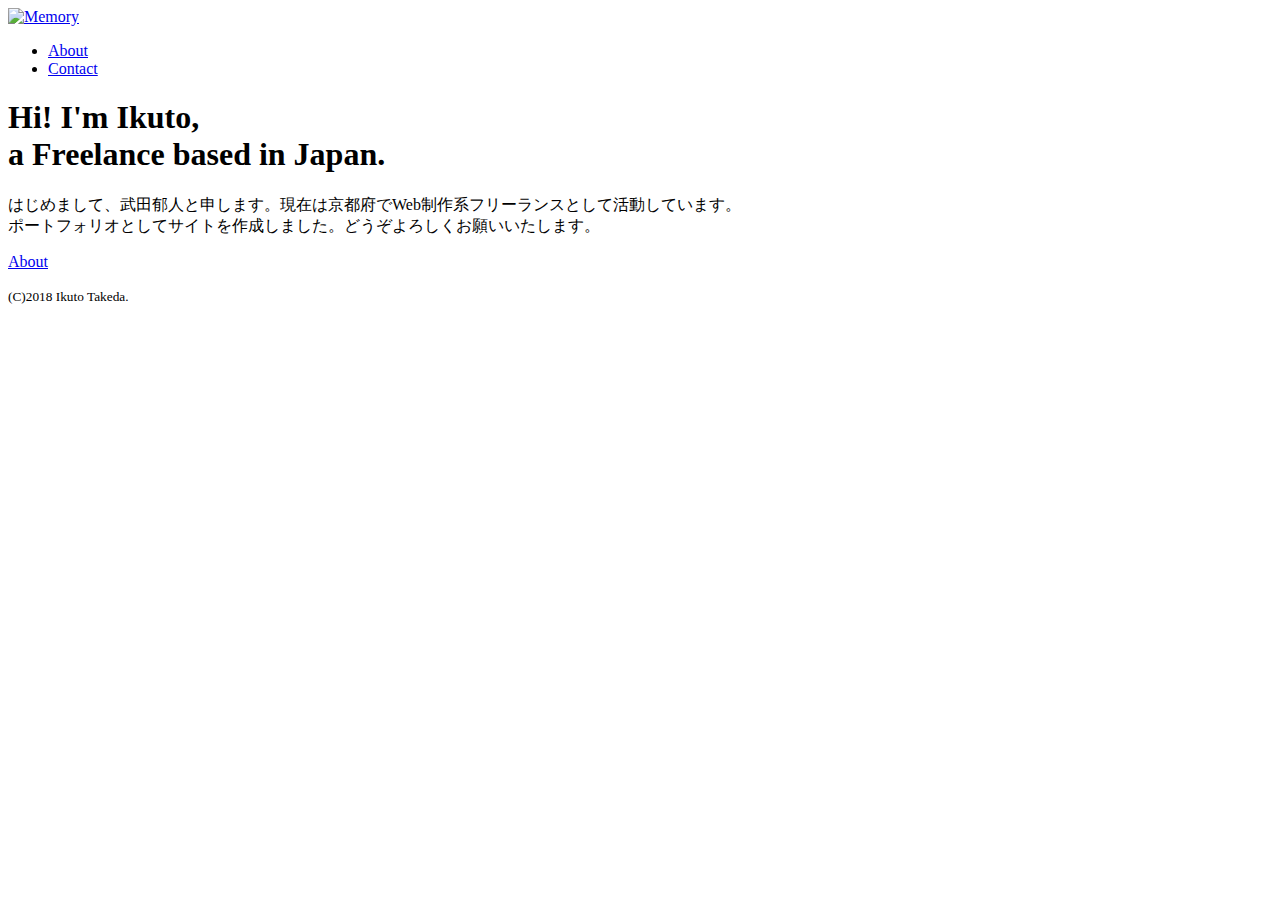
==== index.html @ 0680da77 "Create index.html" ====
<!DOCTYPE html>
<html>
<head>
<meta charset="UTF-8">
<title>Sample</title>
<link href="https://fonts.googleapis.com/css?family=Bitter:400,700" rel="stylesheet">
<link href="css/style.css" rel="stylesheet">
<link href="favicon.ico" rel="shortcut icon">
</head>
<body id="index">
  
  <header>
    <div class="logo">
      <a href="index.html"><img src="images/sample.png" alt="Memory"></a>
    </div>
    <nav>
      <ul class="global-nav">
        <li><a href="about.html">About</a></li>
        <li><a href="contact.html">Contact</a></li>
      </ul>
    </nav>
  </header>
  
  <div id="wrap">
    <div class="content">
      <h1>Hi! I'm Ikuto,<br>a Freelance based in Japan.</h1>
      <p>はじめまして、武田郁人と申します。現在は京都府でWeb制作系フリーランスとして活動しています。<br>ポートフォリオとしてサイトを作成しました。どうぞよろしくお願いいたします。</p>
      <p class="btn"><a href="about.html">About</a></p>
    </div>
  </div>
 
  <footer>
    <small>(C)2018 Ikuto Takeda.</small>
  </footer>
  
</body>
</html>
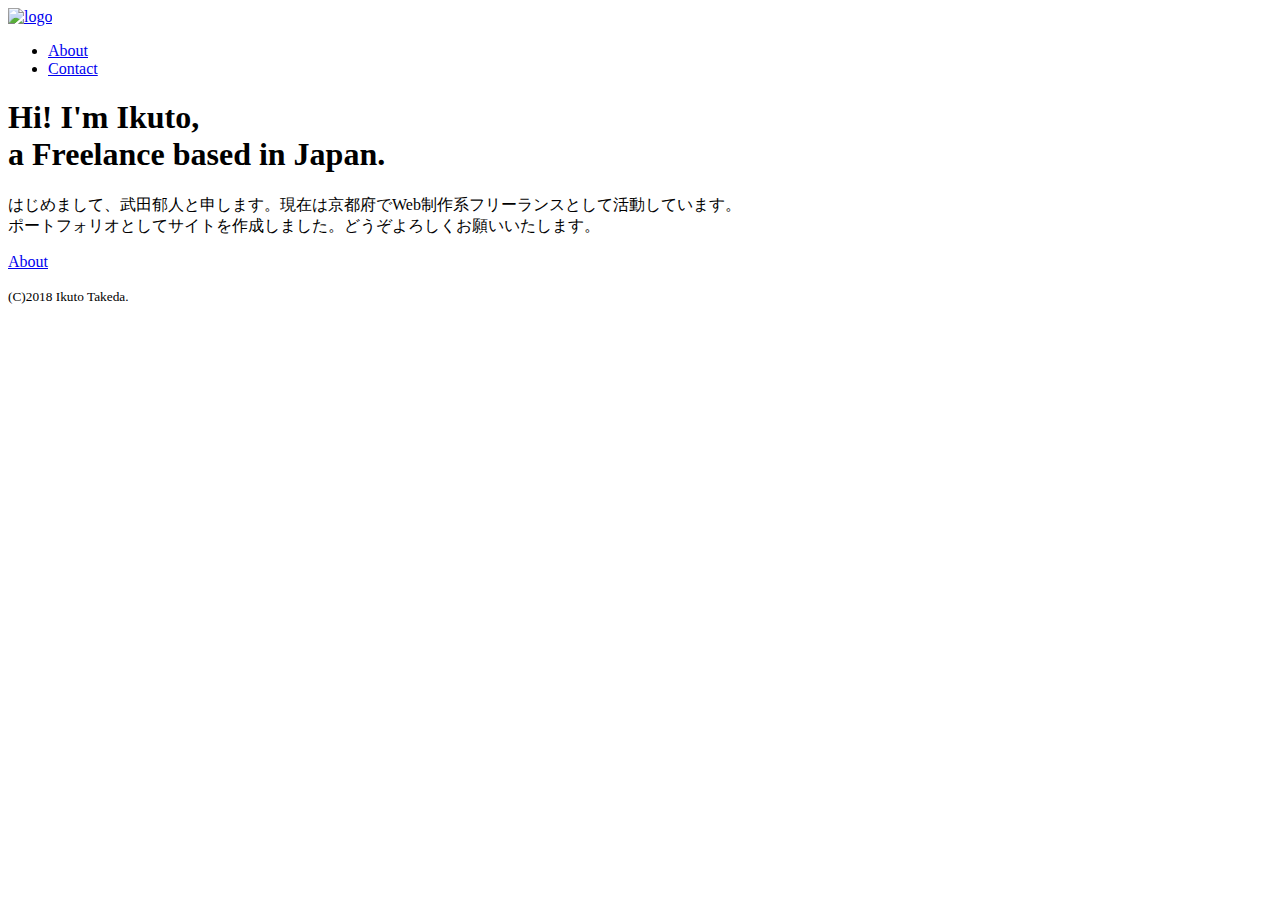
==== commit 7d301c38: "Update index.html" ====
--- a/index.html
+++ b/index.html
@@ -11,7 +11,7 @@
   
   <header>
     <div class="logo">
-      <a href="index.html"><img src="images/sample.png" alt="Memory"></a>
+      <a href="index.html"><img src="images/sample.png" alt="logo"></a>
     </div>
     <nav>
       <ul class="global-nav">
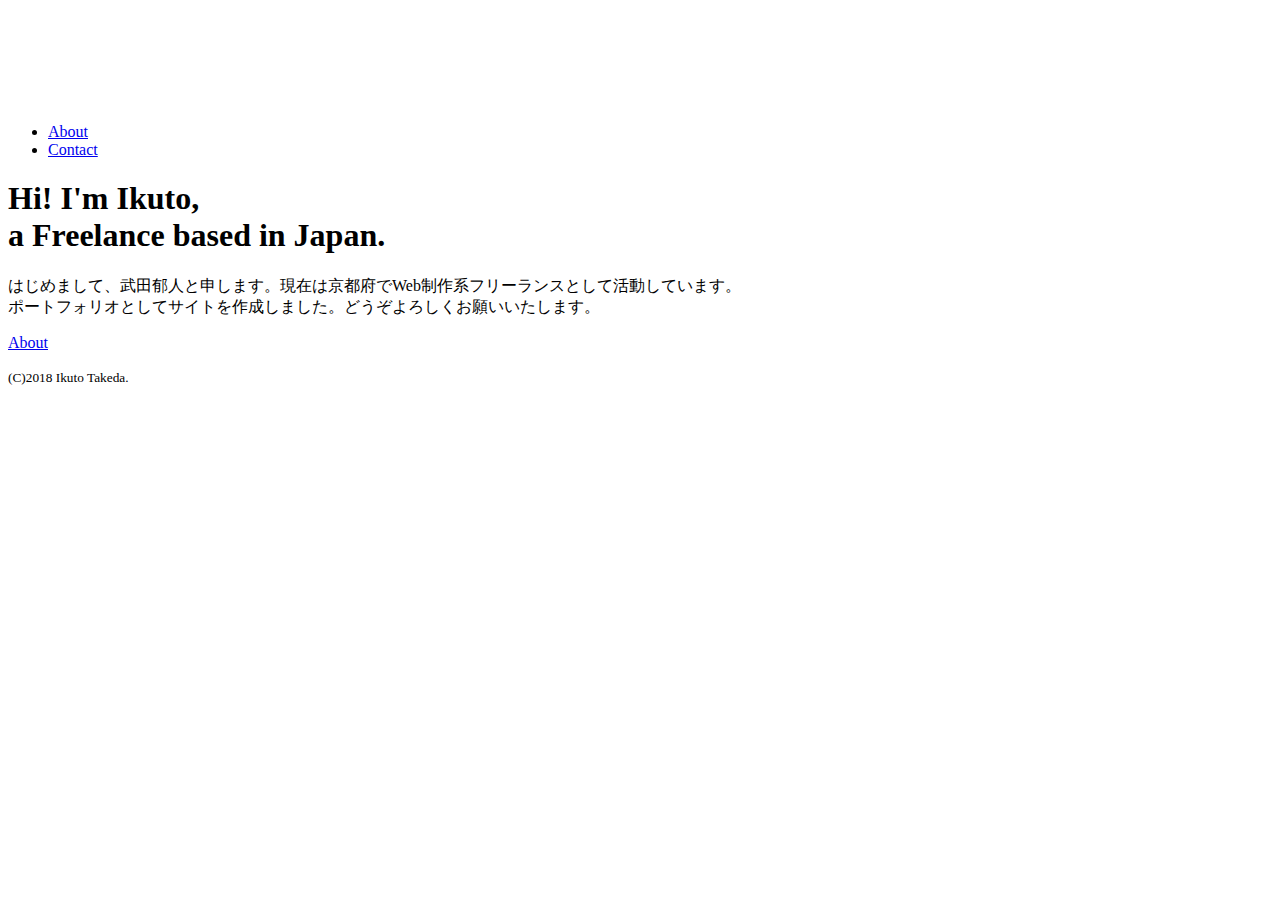
==== commit 2c192c0a: "Update index.html" ====
--- a/index.html
+++ b/index.html
@@ -11,7 +11,7 @@
   
   <header>
     <div class="logo">
-      <a href="index.html"><img src="images/sample.png" alt="logo"></a>
+      <a href="index.html"><img src="sample.png" alt="logo"></a>
     </div>
     <nav>
       <ul class="global-nav">
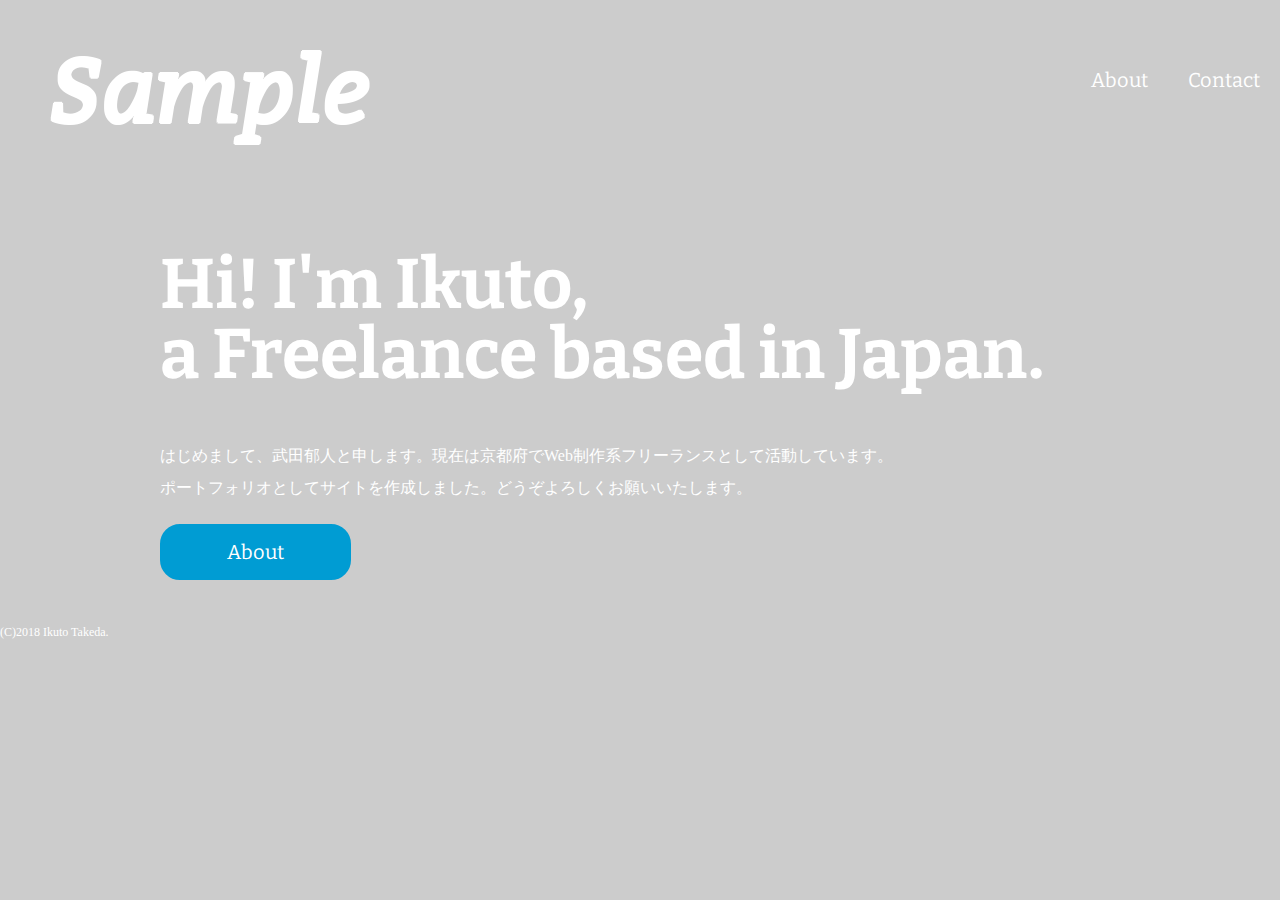
==== commit 294d678a: "Update index.html" ====
--- a/index.html
+++ b/index.html
@@ -4,7 +4,7 @@
 <meta charset="UTF-8">
 <title>Sample</title>
 <link href="https://fonts.googleapis.com/css?family=Bitter:400,700" rel="stylesheet">
-<link href="css/style.css" rel="stylesheet">
+<link href="stylesheet.css" rel="stylesheet">
 <link href="favicon.ico" rel="shortcut icon">
 </head>
 <body id="index">
--- a/stylesheet.css
+++ b/stylesheet.css
@@ -0,0 +1,458 @@
+@charset "utf-8";
+
+body {
+  margin: 0;
+  padding: 0;
+  background-color: #cccccc;
+  color: #333333;
+  font-size: 15px;
+  line-height: 2;
+}
+
+p, h1, h2, h3, h4, h5, h6 {
+  margin-top: 0;
+}
+
+img {
+  vertical-align: bottom;
+}
+
+ul {
+  margin: 0;
+  padding: 0;
+}
+
+a {
+  color: #3583aa;
+  text-decoration: none;
+}
+
+a:visited {
+  color: #788d98;
+}
+
+a:hover {
+  text-decoration: underline;
+}
+
+header {
+  width: 960;
+  height: 100px;
+  margin: 0 auto;
+}
+
+.logo {
+  float: left;
+  margin-top: 50px;
+  padding-left: 50px;
+}
+
+.global-nav {
+  float: right;
+  margin-top: 60px;
+}
+
+.global-nav li {
+  float: left;
+  margin: 0 20px;
+  font-size: 20px;
+  list-style: none;
+  font-family: 'Bitter', serif;
+}
+
+.global-nav li a {
+  color: #ffffff
+}
+
+.global-nav li a:hover {
+  border-bottom: 2px solid #ffffff;
+  padding-bottom: 3px;
+  text-decoration: none;
+}
+
+#wrap {
+  clear: both;
+  background-color: #ffffff;
+  margin-top: 220px;
+  padding: 35px 0;
+}
+
+.content {
+  width: 960px;
+  margin: auto;
+}
+
+footer {
+  text-align: center;
+  color: #ffffff;
+  padding: 20px 0;
+  background-color: #767671;
+}
+
+footer small {
+  font-size: 12px;
+}
+
+#index h1 {
+  font-size: 70px;
+  line-height: 1;
+  color: #ffffff;
+  font-family: 'Bitter', serif;
+  margin-bottom: 50px;
+  border: none;
+}
+
+#index .content {
+  margin-top: 150px;
+}
+
+#index p {
+  font-size: 16px;
+  color: #ffffff;
+}
+
+.btn a {
+  background-color: #009cd3;
+  color: #ffffff;
+  font-size: 20px;
+  font-family: 'Bitter', serif;
+  width: 185px;
+  display: block;
+  text-align: center;
+  line-height: 50px;
+  margin-top: 20px;
+  border-radius: 20px;
+  border: 3px solid #009cd3;
+}
+
+.btn a:hover {
+  text-decoration: none;
+  background-color: #ffffff;
+  color: #009cd3;
+}
+
+#index footer {
+  width: 960px;
+  margin: 150 auto 0 auto;
+  text-align: left;
+  background-color: transparent;
+}
+
+#index {
+  background-image: url(../images/bg-index.jpg);
+  background-repeat: no-repeat;
+  background-position: center center;
+  background-attachment: fixed;
+  background-size: cover;
+}
+
+#about {
+  background-image: url(../images/bg-about.jpg);
+  background-repeat: no-repeat;
+  background-position: center top;
+  background-attachment: fixed;
+  background-size: 100% auto;
+}
+
+.main center {
+  width: 940px;
+  margin: 0 auto;
+}
+
+h1 {
+  font-family: 'Bitter', serif;
+  font-size: 36px;
+  border-bottom: 1px solid #cccccc;
+}
+
+h2 {
+  font-family: 'Bitter', serif;
+  font-size: 24px;
+}
+
+.icon:before {
+  content: "";
+  padding-right: 10px;
+  border-left: 7px solid #9cb4a4;
+}
+
+#about .profile-txt {
+  width: 540px;
+  float: left;
+}
+
+#about .profile-txt span {
+  font-weight: bold;
+}
+
+#about .profile-image {
+  height: 340px;
+  width: 340px;
+  float: right;
+}
+
+.clearfix:after {
+  content: "";
+  display: block;
+  clear: both;
+}
+
+section {
+  margin-bottom: 35px;
+}
+
+#about .career th {
+  width: 240px;
+  background-color: #f0f0f0;
+  padding: 12px 0;
+  border: 1px solid #cccccc;
+}
+
+#about .career td {
+  width: 660px;
+  padding: 12px 40px;
+  border: 1px solid #cccccc;
+}
+
+table {
+  border-spacing: 0;
+  border-collapse: collapse;
+}
+
+#index #wrap {
+  background-color: transparent;
+  margin-top: 0;
+  padding: 0;
+}
+
+#portfolio {
+  background-image: url(../images/bg-portfolio.jpg);
+  background-repeat: no-repeat;
+  background-position: center top;
+  background-attachment: fixed;
+  background-size: 100% auto;
+}
+
+.main {
+  width: 700px;
+    margin: 0 10px;
+  float: left;
+}
+
+.sidebar {
+  width: 200px;
+  margin: 0 10px 30px;
+  float: right;
+  font-family: 'Bitter', serif;
+}
+
+a img:hover {
+  opacity: 0.8;
+}
+
+.sidebar h2 {
+  margin-bottom: 10px;
+}
+
+.sidebar ul {
+  font-size: 16px;
+  margin-left: 20px;
+}
+
+.sidebar ul a {
+  color: #333333;
+}
+
+#photograph {
+  background-image: url(../images/bg-photograph.jpg);
+  background-repeat: no-repeat;
+  background-position: center top;
+  background-attachment: fixed;
+  background-size: 100% auto;
+}
+
+#photograph .photograph-list li {
+  float: left;
+  list-style: none;
+  margin: 0 20px 15px 0;
+}
+
+#photograph .photograph-list li:nth-child(3n) {
+  margin-right: 0;
+}
+
+#video {
+  background-image: url(../images/bg-video.jpg);
+  background-repeat: no-repeat;
+  background-position: center top;
+  background-attachment: fixed;
+  background-size: 100% auto;
+}
+
+#contact {
+  background-image: url(../images/bg-contact.jpg);
+  background-repeat: no-repeat;
+  background-position: center top;
+  background-attachment: fixed;
+  background-size: 100% auto;
+}
+
+#contact .access table {
+  float: left;
+}
+
+#contact .access th,
+#contact .access td {
+  text-align: laft;
+  vertical-align: top;
+  line-height: 2.5;
+}
+
+#contact .access td {
+  padding-left: 30px;
+}
+
+#contact .access iframe {
+  width: 460px;
+  float: right;
+}
+
+#contact .form {
+  background-color: #eaeaea;
+  padding: 30px 50px;
+}
+
+#contact .form dl dt {
+  width: 165px;
+  padding: 10px 0;
+  float: left;
+  clear: both;
+}
+
+#contact .form dl dd {
+  padding: 10px 0;
+}
+
+#contact .form .name {
+  width: 240;
+  height: 30px;
+}
+
+#contact .form .email {
+  width: 300px;
+  height: 30px;
+}
+
+#contact .form .tel {
+  width: 240px;
+  height: 30px;
+}
+
+#contact .form .type {
+  width: 180px;
+  height: 30px;
+}
+
+#contact .form .message {
+  width: 660px;
+  height: 150px;
+}
+
+#contact .form button {
+  background-color: #009cd3;
+  color: #ffffff;
+  font-size: 20px;
+  width: 120px;
+  display: block;
+  text-align: center;
+  line-height: 50px;
+  border-radius: 5px;
+  border: 3px solid #009cd3;
+  margin-left: 165px;
+}
+
+#contact .form button:hover {
+  background-color: #ffffff;
+  color: #009cd3;
+  cursor: pointer;
+}
+
+#contact .form .required:after {
+  content: "*";
+  color: #ff0000;
+}
+
+#contact .form .attention {
+  margin: 20px 0 0 165px;
+}
+
+@media screen and (max-width:600px) {
+/* 画面サイズが600px以下の場合に適用 */
+  
+  body {
+    font-size:3.5vw;
+  }
+  
+  h1 {
+    font-size: 7.2vw;
+  }
+  
+  h2 {
+    font-size: 6vw;
+  }
+  
+  header {
+    width: auto;
+    margin: 0.5%;
+  }
+  
+  .logo {
+    float: none;
+    margin-top: 60px;
+    text-align: center;
+  }
+  
+  .global-nav {
+    float: none;
+    margin-top: 40px;
+    text-align: center;
+  }
+  
+  .gloval-nav li {
+    display: inline;
+    float: none;
+    margin: 0 8px;
+  }
+  
+  #wrap {
+    margin-top: 40px;
+    padding: 35px 0 0;
+  }
+  
+  .content {
+    width: 100%;
+  }
+  
+  .main {
+    float: none;
+    width: auto;
+    margin: 0 5%;
+  }
+  
+  h2 img {
+    max-width: 100%;
+  }
+  
+  #portfolio {
+    background-image: url(../images/bg-portfolio-sp.jpg);
+  }
+  
+  .sidebar {
+    width: auto;
+    float: none;
+    margin: 0;
+    padding: 30px 10% 10px;
+    background-color: #f7f6f4;
+  }
+  
+}
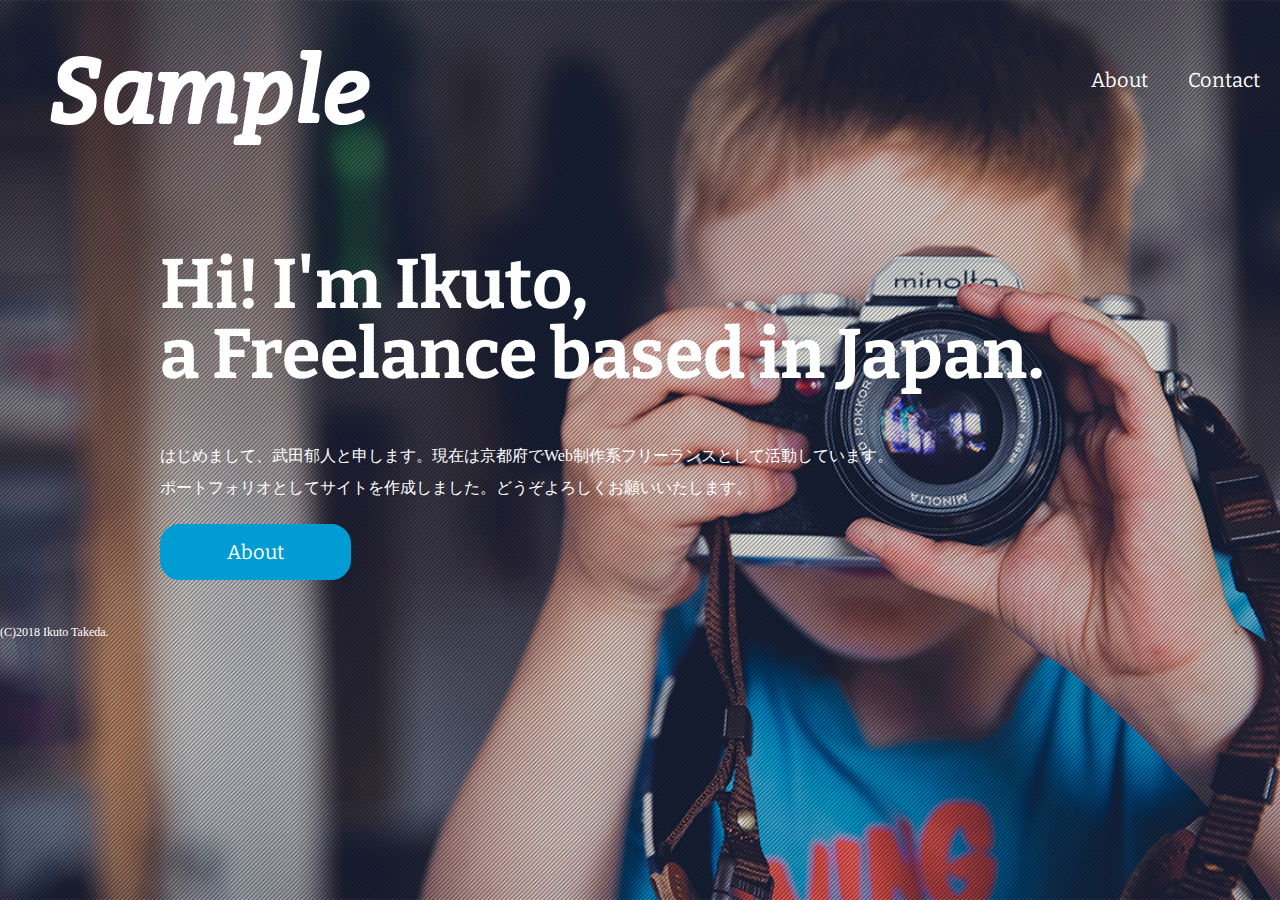
==== commit d7a18426: "Update index.html" ====
--- a/index.html
+++ b/index.html
@@ -4,7 +4,7 @@
 <meta charset="UTF-8">
 <title>Sample</title>
 <link href="https://fonts.googleapis.com/css?family=Bitter:400,700" rel="stylesheet">
-<link href="stylesheet.css" rel="stylesheet">
+<link href="../stylesheet.css" rel="stylesheet">
 <link href="favicon.ico" rel="shortcut icon">
 </head>
 <body id="index">
--- a/stylesheet.css
+++ b/stylesheet.css
@@ -139,7 +139,7 @@
 }
 
 #index {
-  background-image: url(../images/bg-index.jpg);
+  background-image: url(bg-index.jpg);
   background-repeat: no-repeat;
   background-position: center center;
   background-attachment: fixed;
@@ -147,7 +147,7 @@
 }
 
 #about {
-  background-image: url(../images/bg-about.jpg);
+  background-image: url(bg-about.jpg);
   background-repeat: no-repeat;
   background-position: center top;
   background-attachment: fixed;
@@ -226,7 +226,7 @@
 }
 
 #portfolio {
-  background-image: url(../images/bg-portfolio.jpg);
+  background-image: url(bg-portfolio.jpg);
   background-repeat: no-repeat;
   background-position: center top;
   background-attachment: fixed;
@@ -264,7 +264,7 @@
 }
 
 #photograph {
-  background-image: url(../images/bg-photograph.jpg);
+  background-image: url(bg-photograph.jpg);
   background-repeat: no-repeat;
   background-position: center top;
   background-attachment: fixed;
@@ -282,7 +282,7 @@
 }
 
 #video {
-  background-image: url(../images/bg-video.jpg);
+  background-image: url(bg-video.jpg);
   background-repeat: no-repeat;
   background-position: center top;
   background-attachment: fixed;
@@ -290,7 +290,7 @@
 }
 
 #contact {
-  background-image: url(../images/bg-contact.jpg);
+  background-image: url(bg-contact.jpg);
   background-repeat: no-repeat;
   background-position: center top;
   background-attachment: fixed;
@@ -387,7 +387,6 @@
 }
 
 @media screen and (max-width:600px) {
-/* 画面サイズが600px以下の場合に適用 */
   
   body {
     font-size:3.5vw;
@@ -444,7 +443,7 @@
   }
   
   #portfolio {
-    background-image: url(../images/bg-portfolio-sp.jpg);
+    background-image: url(bg-portfolio-sp.jpg);
   }
   
   .sidebar {
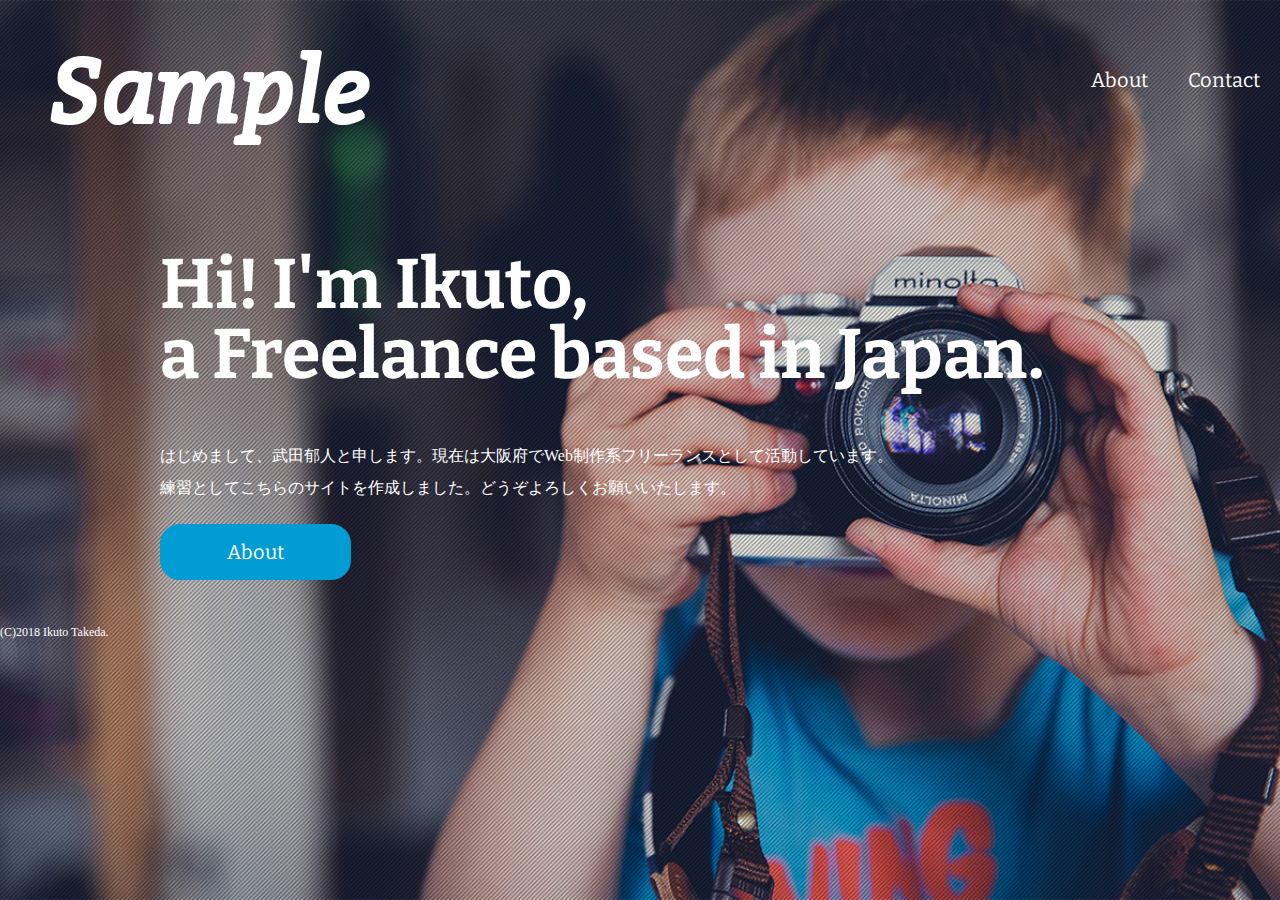
==== commit ddbe8b62: "Update index.html" ====
--- a/index.html
+++ b/index.html
@@ -4,7 +4,7 @@
 <meta charset="UTF-8">
 <title>Sample</title>
 <link href="https://fonts.googleapis.com/css?family=Bitter:400,700" rel="stylesheet">
-<link href="../stylesheet.css" rel="stylesheet">
+<link href="stylesheet.css" rel="stylesheet">
 <link href="favicon.ico" rel="shortcut icon">
 </head>
 <body id="index">
@@ -24,7 +24,7 @@
   <div id="wrap">
     <div class="content">
       <h1>Hi! I'm Ikuto,<br>a Freelance based in Japan.</h1>
-      <p>はじめまして、武田郁人と申します。現在は京都府でWeb制作系フリーランスとして活動しています。<br>ポートフォリオとしてサイトを作成しました。どうぞよろしくお願いいたします。</p>
+      <p>はじめまして、武田郁人と申します。現在は大阪府でWeb制作系フリーランスとして活動しています。<br>練習としてこちらのサイトを作成しました。どうぞよろしくお願いいたします。</p>
       <p class="btn"><a href="about.html">About</a></p>
     </div>
   </div>
